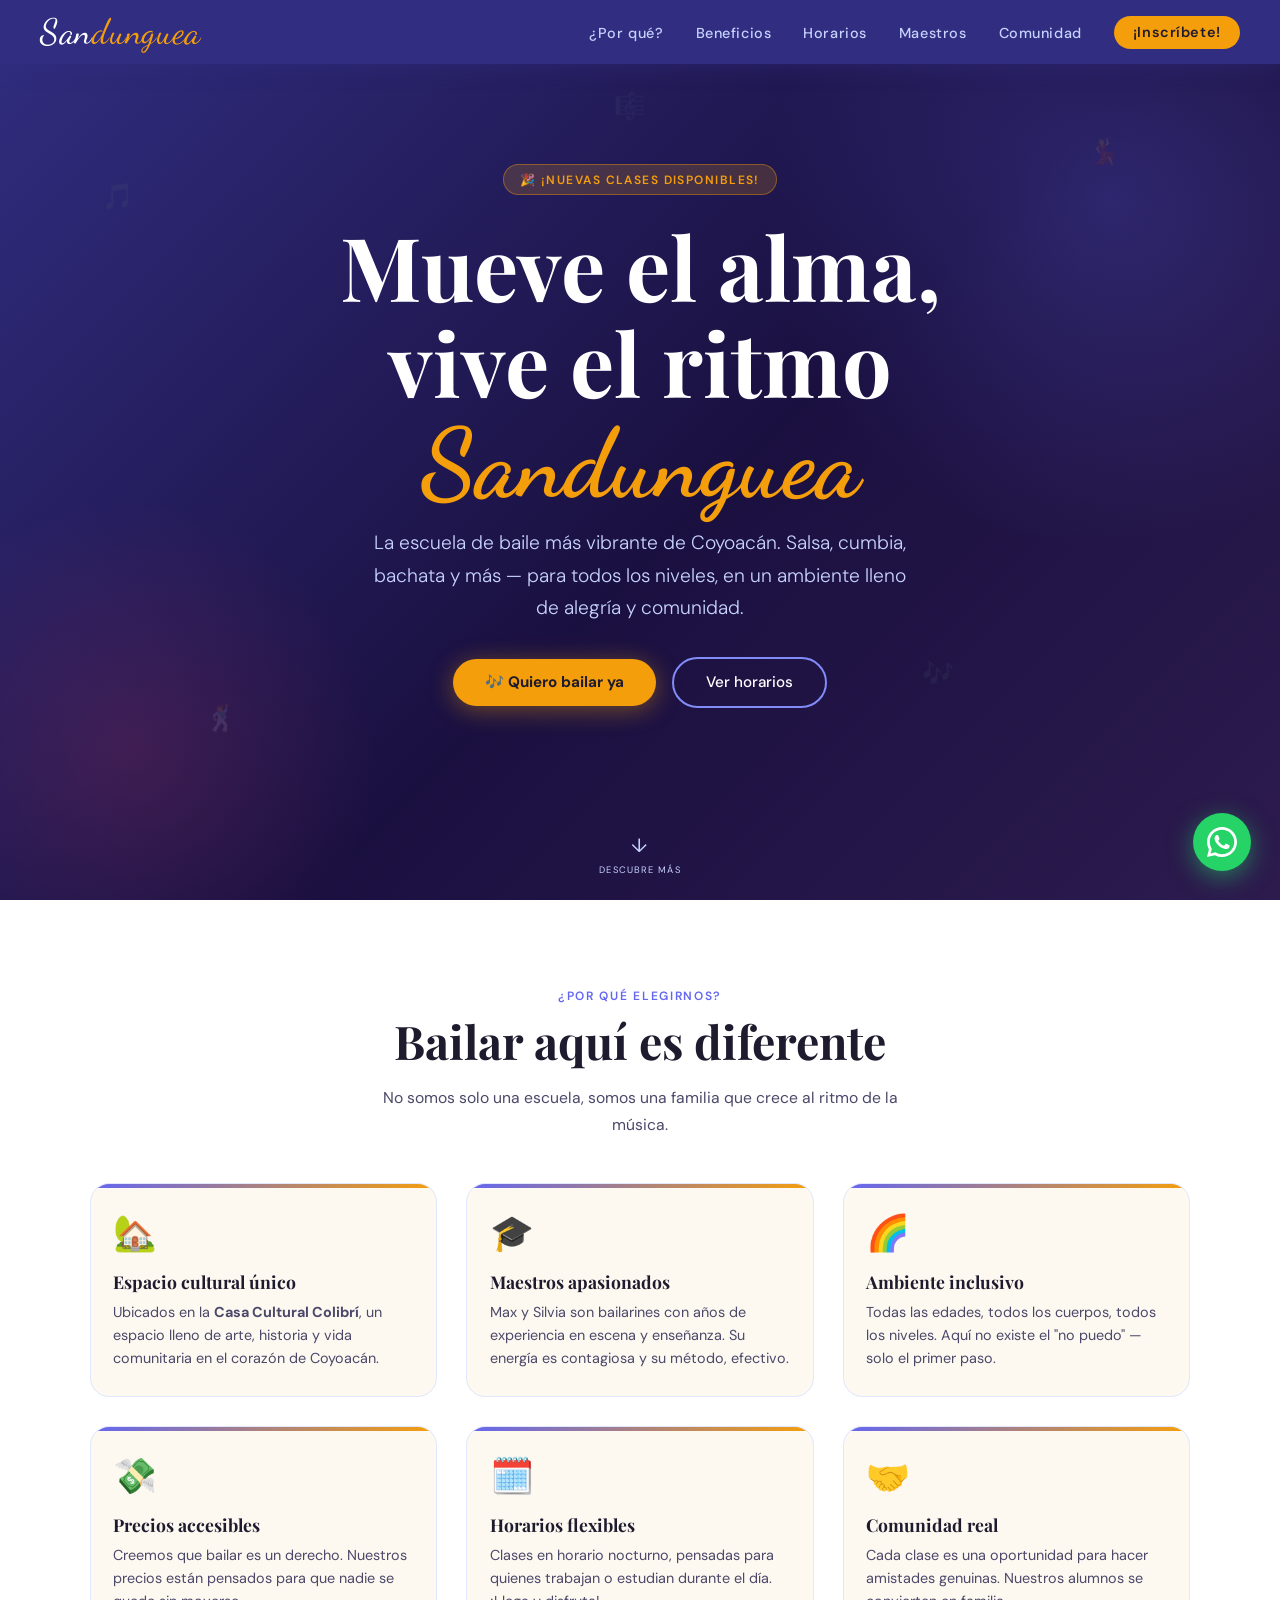
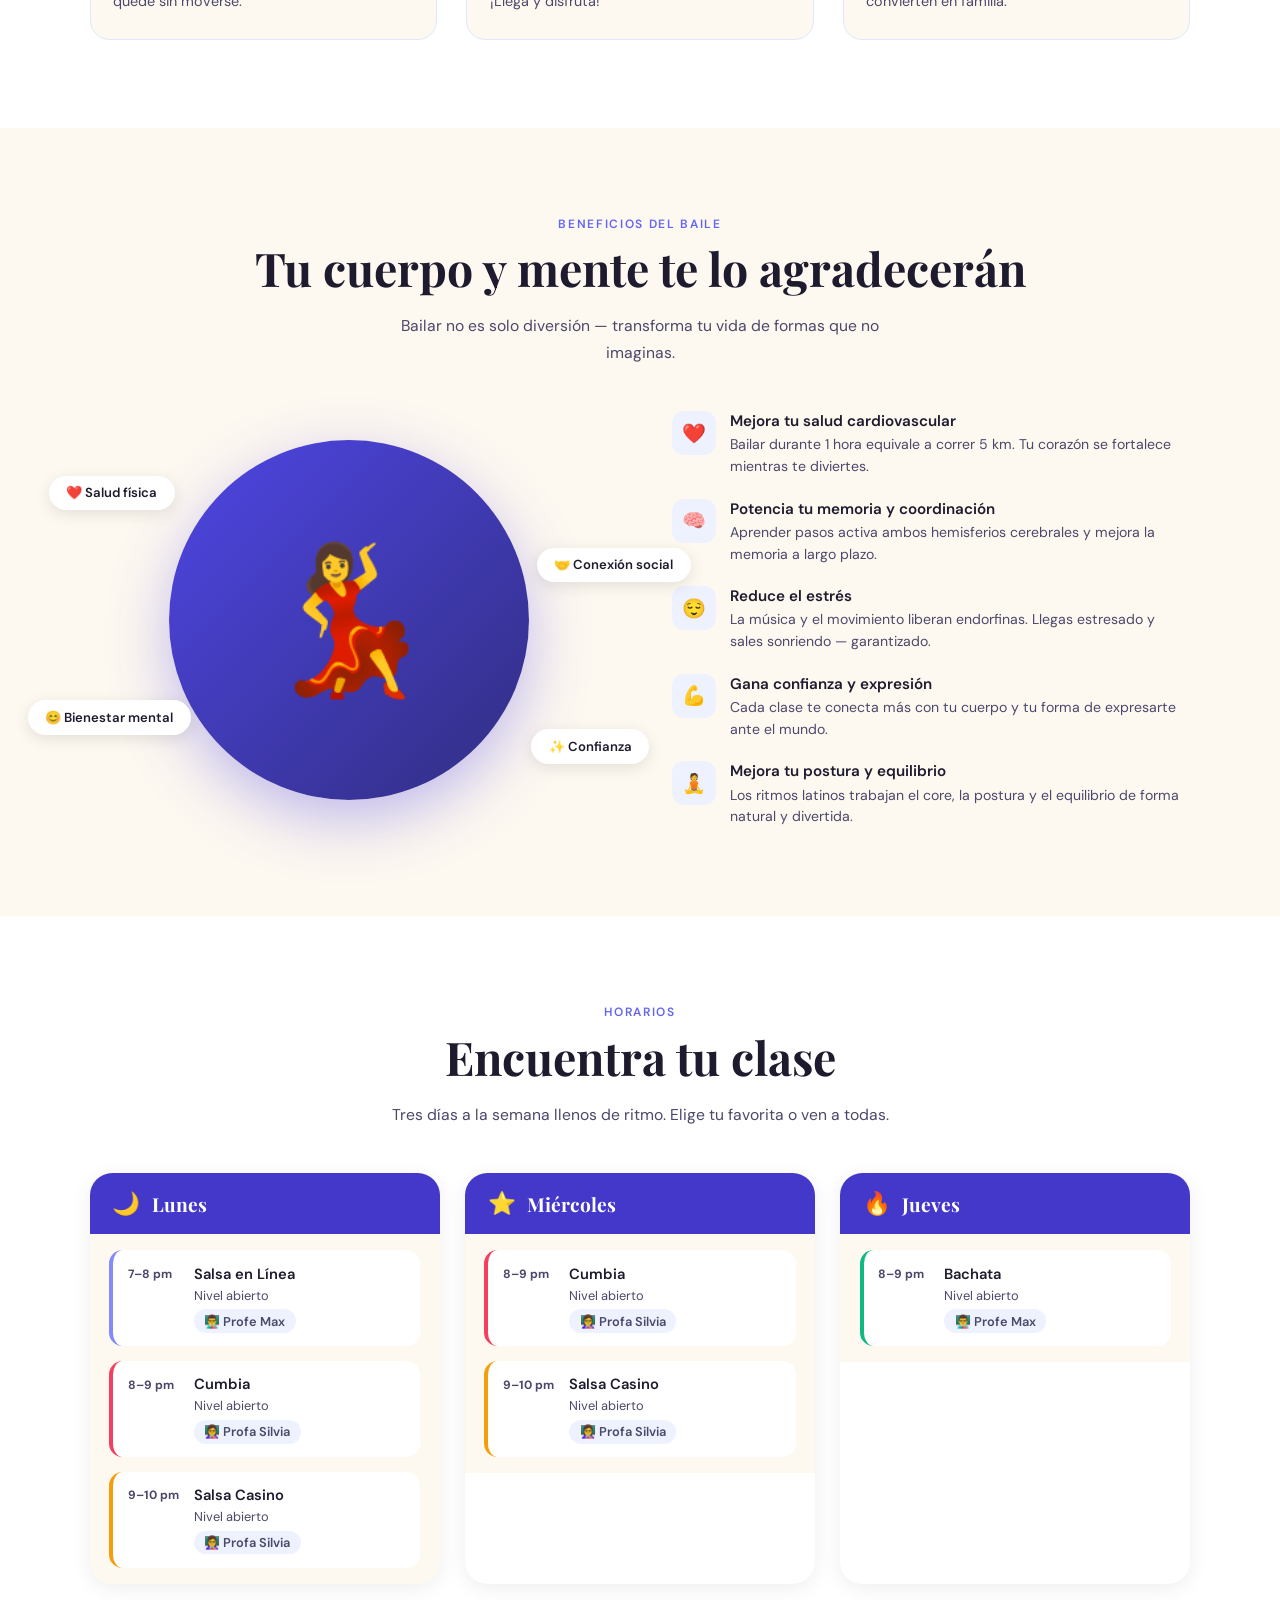
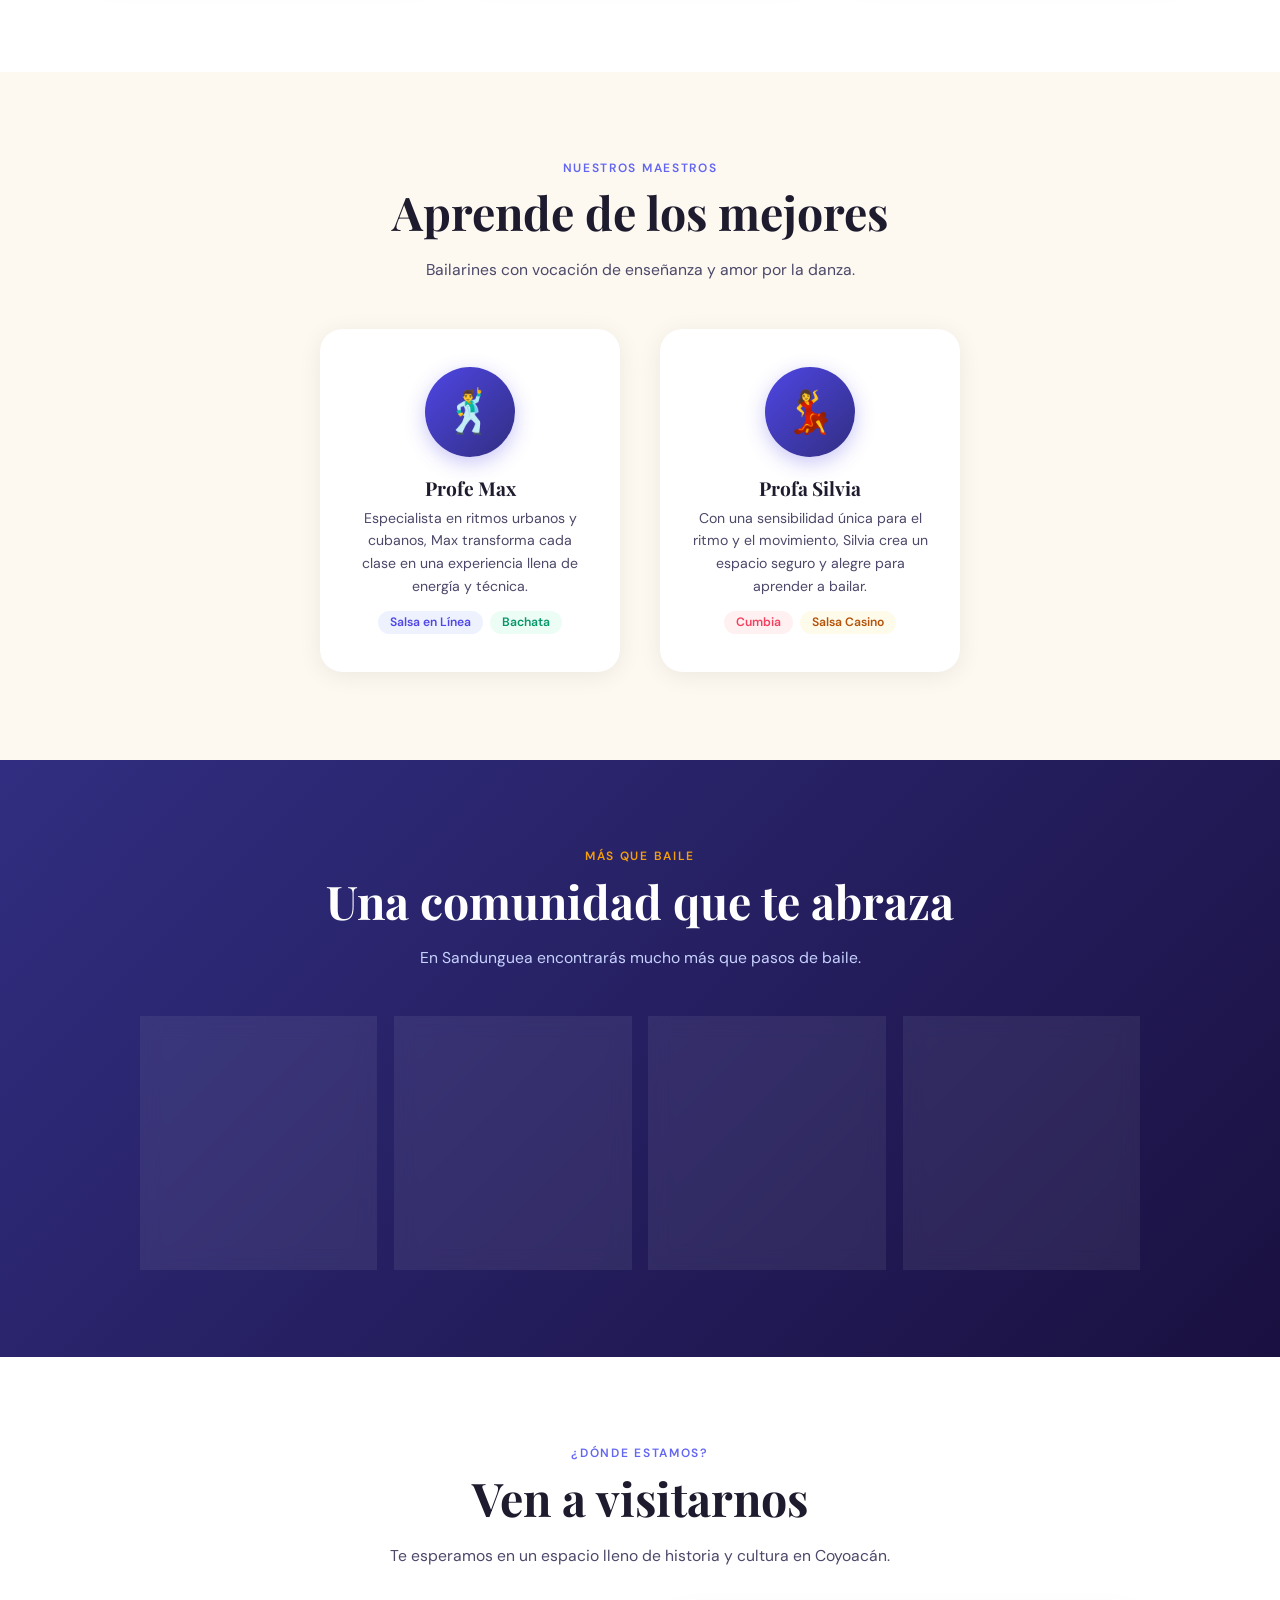
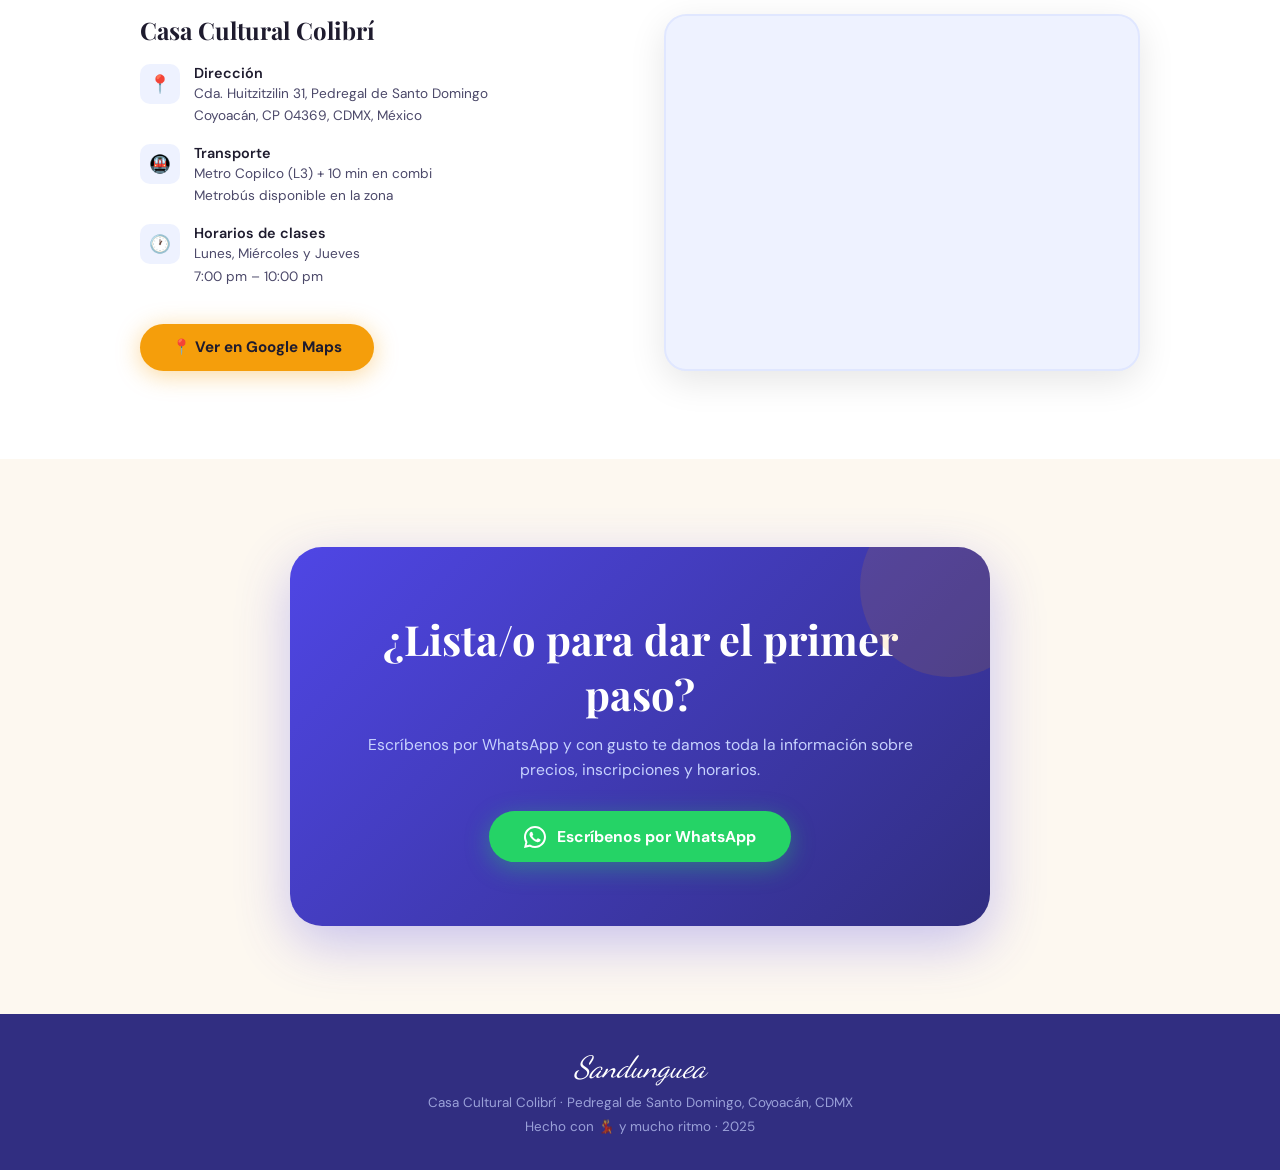
==== sandunguea.html @ 6e467f02 "se agrega header y footer" ====
<!DOCTYPE html>
<html lang="es">

<head>
  <meta charset="UTF-8" />
  <meta name="viewport" content="width=device-width, initial-scale=1.0" />
  <title>Sandunguea – Escuela de Baile</title>
  <link
    href="https://fonts.googleapis.com/css2?family=Playfair+Display:ital,wght@0,400;0,700;1,400;1,700&family=DM+Sans:wght@300;400;500;600&family=Dancing+Script:wght@700&display=swap"
    rel="stylesheet" />
  <style>
    /* ── VARIABLES ────────────────────────────────────────── */
    :root {
      --indigo-50: #eef2ff;
      --indigo-100: #e0e7ff;
      --indigo-200: #c7d2fe;
      --indigo-400: #818cf8;
      --indigo-500: #6366f1;
      --indigo-600: #4f46e5;
      --indigo-700: #4338ca;
      --indigo-900: #312e81;
      --amber: #f59e0b;
      --rose: #f43f5e;
      --cream: #fdf8f0;
      --dark: #1e1b2e;
      --mid: #4b4869;
    }

    *,
    *::before,
    *::after {
      box-sizing: border-box;
      margin: 0;
      padding: 0;
    }

    html {
      scroll-behavior: smooth;
    }

    body {
      font-family: 'DM Sans', sans-serif;
      background: var(--cream);
      color: var(--dark);
      overflow-x: hidden;
    }

    /* ── NAVBAR ─────────────────────────────────────────── */
    nav {
      position: fixed;
      top: 0;
      left: 0;
      right: 0;
      z-index: 100;
      background: var(--indigo-900);
      display: flex;
      align-items: center;
      justify-content: space-between;
      padding: 0 1.2rem;
      height: 60px;
      box-shadow: 0 2px 20px rgba(49, 46, 129, .45);
    }

    .nav-logo {
      font-family: 'Dancing Script', cursive;
      font-size: 1.8rem;
      color: #fff;
      letter-spacing: .02em;
      text-decoration: none;
    }

    .nav-logo span {
      color: var(--amber);
    }

    /* mobile: links hidden by default */
    .nav-links {
      display: none;
      list-style: none;
    }

    .nav-links a {
      color: var(--indigo-200);
      text-decoration: none;
      font-size: .9rem;
      font-weight: 500;
      letter-spacing: .04em;
      transition: color .2s;
    }

    .nav-links a:hover {
      color: #fff;
    }

    .nav-cta {
      background: var(--amber);
      color: var(--dark) !important;
      padding: .45rem 1.2rem;
      border-radius: 99px;
      font-weight: 600 !important;
      transition: background .2s, transform .15s !important;
    }

    .nav-cta:hover {
      background: #fbbf24;
      transform: scale(1.04);
    }

    /* hamburger button */
    .nav-burger {
      display: flex;
      flex-direction: column;
      gap: 5px;
      cursor: pointer;
      background: none;
      border: none;
      padding: 6px;
    }

    .nav-burger span {
      display: block;
      width: 24px;
      height: 2px;
      background: var(--indigo-200);
      border-radius: 2px;
      transition: all .25s;
    }

    /* mobile dropdown menu */
    .nav-mobile-menu {
      display: none;
      position: fixed;
      top: 60px;
      left: 0;
      right: 0;
      background: var(--indigo-900);
      border-top: 1px solid rgba(255, 255, 255, .08);
      z-index: 99;
      padding: 1rem 1.5rem 1.5rem;
      flex-direction: column;
      gap: .2rem;
    }

    .nav-mobile-menu.open {
      display: flex;
    }

    .nav-mobile-menu a {
      color: var(--indigo-200);
      text-decoration: none;
      font-size: .95rem;
      font-weight: 500;
      padding: .6rem 0;
      border-bottom: 1px solid rgba(255, 255, 255, .06);
      transition: color .2s;
    }

    .nav-mobile-menu a:last-child {
      border-bottom: none;
    }

    .nav-mobile-menu a:hover {
      color: #fff;
    }

    .nav-mobile-menu .mob-cta {
      margin-top: .8rem;
      background: var(--amber);
      color: var(--dark) !important;
      text-align: center;
      padding: .7rem 1rem;
      border-radius: 99px;
      font-weight: 700;
      border: none;
    }

    /* ── HERO ────────────────────────────────────────────── */
    #hero {
      min-height: 100vh;
      background: linear-gradient(135deg, var(--indigo-900) 0%, #1a1040 55%, #2d1b4e 100%);
      display: flex;
      align-items: center;
      justify-content: center;
      position: relative;
      overflow: hidden;
      padding-top: 60px;
    }

    #hero::before {
      content: '';
      position: absolute;
      width: 340px;
      height: 340px;
      border-radius: 50%;
      background: radial-gradient(circle, rgba(99, 102, 241, .25) 0%, transparent 70%);
      top: -80px;
      right: -80px;
      animation: pulse 6s ease-in-out infinite;
    }

    #hero::after {
      content: '';
      position: absolute;
      width: 260px;
      height: 260px;
      border-radius: 50%;
      background: radial-gradient(circle, rgba(244, 63, 94, .15) 0%, transparent 70%);
      bottom: -60px;
      left: -60px;
      animation: pulse 8s ease-in-out infinite reverse;
    }

    @keyframes pulse {

      0%,
      100% {
        transform: scale(1);
        opacity: .8;
      }

      50% {
        transform: scale(1.12);
        opacity: 1;
      }
    }

    .notes {
      position: absolute;
      inset: 0;
      pointer-events: none;
    }

    .note {
      position: absolute;
      font-size: 1.4rem;
      opacity: .10;
      animation: float 10s ease-in-out infinite;
    }

    .note:nth-child(1) {
      left: 8%;
      top: 20%;
      animation-delay: 0s;
    }

    .note:nth-child(2) {
      left: 85%;
      top: 15%;
      animation-delay: 2s;
    }

    .note:nth-child(3) {
      left: 72%;
      top: 73%;
      animation-delay: 4s;
    }

    .note:nth-child(4) {
      left: 16%;
      top: 78%;
      animation-delay: 6s;
    }

    .note:nth-child(5) {
      left: 48%;
      top: 10%;
      animation-delay: 1s;
    }

    @keyframes float {

      0%,
      100% {
        transform: translateY(0) rotate(-10deg);
      }

      50% {
        transform: translateY(-22px) rotate(10deg);
      }
    }

    .hero-content {
      position: relative;
      z-index: 2;
      text-align: center;
      padding: 2.5rem 1.2rem;
      max-width: 780px;
      width: 100%;
    }

    .hero-badge {
      display: inline-block;
      background: rgba(245, 158, 11, .18);
      border: 1px solid rgba(245, 158, 11, .4);
      color: var(--amber);
      font-size: .75rem;
      font-weight: 600;
      letter-spacing: .12em;
      text-transform: uppercase;
      padding: .4rem 1rem;
      border-radius: 99px;
      margin-bottom: 1.4rem;
      animation: fadeUp .8s .1s both;
    }

    .hero-title {
      font-family: 'Playfair Display', serif;
      font-size: clamp(2.2rem, 8vw, 5.5rem);
      font-weight: 700;
      color: #fff;
      line-height: 1.1;
      margin-bottom: .6rem;
      animation: fadeUp .8s .25s both;
    }

    .hero-title em {
      font-family: 'Dancing Script', cursive;
      font-style: normal;
      color: var(--amber);
      font-size: 1.1em;
      display: block;
    }

    .hero-sub {
      color: var(--indigo-200);
      font-size: clamp(.95rem, 3.5vw, 1.2rem);
      font-weight: 300;
      max-width: 540px;
      margin: 0 auto 2rem;
      line-height: 1.7;
      animation: fadeUp .8s .4s both;
    }

    .hero-btns {
      display: flex;
      gap: .8rem;
      justify-content: center;
      flex-direction: column;
      align-items: center;
      animation: fadeUp .8s .55s both;
    }

    .btn-primary {
      background: var(--amber);
      color: var(--dark);
      font-weight: 700;
      font-size: .95rem;
      padding: .85rem 2rem;
      border-radius: 99px;
      text-decoration: none;
      width: 100%;
      max-width: 280px;
      text-align: center;
      transition: transform .2s, box-shadow .2s;
      box-shadow: 0 4px 24px rgba(245, 158, 11, .4);
    }

    .btn-primary:hover {
      transform: translateY(-3px);
      box-shadow: 0 8px 32px rgba(245, 158, 11, .5);
    }

    .btn-secondary {
      background: transparent;
      border: 2px solid var(--indigo-400);
      color: #fff;
      font-weight: 500;
      font-size: .95rem;
      padding: .83rem 2rem;
      border-radius: 99px;
      text-decoration: none;
      width: 100%;
      max-width: 280px;
      text-align: center;
      transition: background .2s, transform .2s;
    }

    .btn-secondary:hover {
      background: rgba(99, 102, 241, .2);
      transform: translateY(-3px);
    }

    @keyframes fadeUp {
      from {
        opacity: 0;
        transform: translateY(28px);
      }

      to {
        opacity: 1;
        transform: translateY(0);
      }
    }

    .scroll-hint {
      position: absolute;
      bottom: 1.5rem;
      left: 50%;
      transform: translateX(-50%);
      display: flex;
      flex-direction: column;
      align-items: center;
      gap: .4rem;
      color: var(--indigo-200);
      font-size: .7rem;
      letter-spacing: .1em;
      animation: bounce 2s ease-in-out infinite;
      z-index: 2;
    }

    .scroll-hint span {
      font-size: 1.2rem;
    }

    @keyframes bounce {

      0%,
      100% {
        transform: translateX(-50%) translateY(0);
      }

      50% {
        transform: translateX(-50%) translateY(8px);
      }
    }

    /* ── SECTION SHARED ──────────────────────────────────── */
    section {
      padding: 4rem 1.2rem;
    }

    .section-label {
      text-align: center;
      font-size: .75rem;
      font-weight: 600;
      letter-spacing: .14em;
      text-transform: uppercase;
      color: var(--indigo-500);
      margin-bottom: .6rem;
    }

    .section-title {
      font-family: 'Playfair Display', serif;
      font-size: clamp(1.7rem, 5vw, 2.9rem);
      font-weight: 700;
      text-align: center;
      color: var(--dark);
      margin-bottom: 1rem;
      line-height: 1.2;
    }

    .section-sub {
      text-align: center;
      color: var(--mid);
      max-width: 540px;
      margin: 0 auto 2.8rem;
      line-height: 1.7;
      font-size: .98rem;
    }

    /* ── WHY SANDUNGUEA ──────────────────────────────────── */
    #why {
      background: #fff;
    }

    .why-grid {
      display: grid;
      grid-template-columns: 1fr;
      /* mobile: 1 col */
      gap: 1.2rem;
      max-width: 1100px;
      margin: 0 auto;
    }

    .why-card {
      background: var(--cream);
      border: 1px solid var(--indigo-100);
      border-radius: 1.2rem;
      padding: 1.6rem 1.4rem;
      transition: transform .25s, box-shadow .25s;
      position: relative;
      overflow: hidden;
    }

    .why-card::before {
      content: '';
      position: absolute;
      top: 0;
      left: 0;
      right: 0;
      height: 4px;
      background: linear-gradient(90deg, var(--indigo-500), var(--amber));
      border-radius: 4px 4px 0 0;
    }

    .why-card:hover {
      transform: translateY(-5px);
      box-shadow: 0 14px 36px rgba(99, 102, 241, .12);
    }

    .why-icon {
      font-size: 2.2rem;
      margin-bottom: .9rem;
    }

    .why-card h3 {
      font-family: 'Playfair Display', serif;
      font-size: 1.1rem;
      font-weight: 700;
      color: var(--dark);
      margin-bottom: .5rem;
    }

    .why-card p {
      color: var(--mid);
      font-size: .9rem;
      line-height: 1.6;
    }

    /* ── BENEFITS ────────────────────────────────────────── */
    #benefits {
      background: var(--cream);
    }

    .benefits-wrap {
      max-width: 1100px;
      margin: 0 auto;
      display: grid;
      grid-template-columns: 1fr;
      /* mobile: 1 col */
      gap: 2.5rem;
      align-items: center;
    }

    /* visual hidden on mobile, revealed at larger breakpoint */
    .benefits-visual {
      display: none;
    }

    .benefits-list {
      list-style: none;
      display: flex;
      flex-direction: column;
      gap: 1.3rem;
    }

    .benefits-list li {
      display: flex;
      gap: .9rem;
      align-items: flex-start;
    }

    .benefit-icon {
      width: 44px;
      height: 44px;
      flex-shrink: 0;
      background: var(--indigo-50);
      border-radius: 12px;
      display: flex;
      align-items: center;
      justify-content: center;
      font-size: 1.2rem;
    }

    .benefit-text h4 {
      font-weight: 600;
      font-size: .95rem;
      color: var(--dark);
      margin-bottom: .2rem;
    }

    .benefit-text p {
      color: var(--mid);
      font-size: .88rem;
      line-height: 1.55;
    }

    /* ── CLASES / HORARIOS ───────────────────────────────── */
    #clases {
      background: #fff;
    }

    .schedule-grid {
      display: grid;
      grid-template-columns: 1fr;
      /* mobile: 1 col */
      gap: 1.4rem;
      max-width: 1100px;
      margin: 0 auto;
    }

    .day-card {
      border-radius: 1.4rem;
      overflow: hidden;
      box-shadow: 0 4px 20px rgba(0, 0, 0, .07);
      transition: transform .25s, box-shadow .25s;
    }

    .day-card:hover {
      transform: translateY(-4px);
      box-shadow: 0 14px 36px rgba(99, 102, 241, .13);
    }

    .day-header {
      background: var(--indigo-700);
      color: #fff;
      padding: 1rem 1.4rem;
      display: flex;
      align-items: center;
      gap: .7rem;
    }

    .day-header .day-icon {
      font-size: 1.4rem;
    }

    .day-header h3 {
      font-family: 'Playfair Display', serif;
      font-size: 1.2rem;
      font-weight: 700;
    }

    .day-body {
      background: var(--cream);
      padding: 1rem 1.2rem;
      display: flex;
      flex-direction: column;
      gap: .9rem;
    }

    .class-slot {
      display: flex;
      gap: .9rem;
      align-items: flex-start;
      padding: .85rem .9rem;
      background: #fff;
      border-radius: .85rem;
      border-left: 4px solid var(--indigo-400);
    }

    .class-slot.cumbia {
      border-left-color: var(--rose);
    }

    .class-slot.casino {
      border-left-color: var(--amber);
    }

    .class-slot.bachata {
      border-left-color: #10b981;
    }

    .class-slot.salsa {
      border-left-color: var(--indigo-400);
    }

    .slot-time {
      font-size: .75rem;
      font-weight: 700;
      color: var(--mid);
      white-space: nowrap;
      padding-top: .15rem;
      min-width: 52px;
    }

    .slot-info strong {
      display: block;
      font-size: .92rem;
      color: var(--dark);
      font-weight: 600;
    }

    .slot-info span {
      font-size: .8rem;
      color: var(--mid);
    }

    .teacher-tag {
      display: inline-flex;
      align-items: center;
      gap: .3rem;
      margin-top: .3rem;
      background: var(--indigo-50);
      color: var(--indigo-600);
      font-size: .75rem;
      font-weight: 600;
      padding: .2rem .65rem;
      border-radius: 99px;
    }

    /* ── PROFESORES ──────────────────────────────────────── */
    #profesores {
      background: var(--cream);
    }

    .teachers-grid {
      display: flex;
      flex-direction: column;
      /* mobile: stacked */
      gap: 1.5rem;
      align-items: center;
      max-width: 900px;
      margin: 0 auto;
    }

    .teacher-card {
      background: #fff;
      border-radius: 1.4rem;
      padding: 2rem 1.6rem;
      text-align: center;
      width: 100%;
      max-width: 300px;
      box-shadow: 0 4px 24px rgba(0, 0, 0, .07);
      transition: transform .25s;
    }

    .teacher-card:hover {
      transform: translateY(-5px);
    }

    .teacher-avatar {
      width: 90px;
      height: 90px;
      border-radius: 50%;
      margin: 0 auto 1.1rem;
      background: linear-gradient(135deg, var(--indigo-600), var(--indigo-900));
      display: flex;
      align-items: center;
      justify-content: center;
      font-size: 2.6rem;
      box-shadow: 0 6px 20px rgba(79, 70, 229, .3);
    }

    .teacher-card h3 {
      font-family: 'Playfair Display', serif;
      font-size: 1.2rem;
      font-weight: 700;
      color: var(--dark);
      margin-bottom: .4rem;
    }

    .teacher-card p {
      color: var(--mid);
      font-size: .88rem;
      line-height: 1.6;
    }

    .teacher-styles {
      display: flex;
      flex-wrap: wrap;
      gap: .4rem;
      justify-content: center;
      margin-top: .85rem;
    }

    .style-tag {
      font-size: .76rem;
      font-weight: 600;
      padding: .22rem .75rem;
      border-radius: 99px;
      background: var(--indigo-50);
      color: var(--indigo-600);
    }

    .style-tag.rose {
      background: #fff1f2;
      color: var(--rose);
    }

    .style-tag.amber {
      background: #fffbeb;
      color: #b45309;
    }

    .style-tag.green {
      background: #ecfdf5;
      color: #059669;
    }

    /* ── COMUNIDAD ───────────────────────────────────────── */
    #comunidad {
      background: linear-gradient(135deg, var(--indigo-900) 0%, #1a1040 100%);
      color: #fff;
      text-align: center;
    }

    #comunidad .section-title {
      color: #fff;
    }

    #comunidad .section-label {
      color: var(--amber);
    }

    #comunidad .section-sub {
      color: var(--indigo-200);
    }

    .community-cards {
      display: grid;
      grid-template-columns: 1fr;
      /* mobile: 1 col */
      gap: 1.1rem;
      max-width: 1000px;
      margin: 0 auto;
    }

    .comm-card {
      background: rgba(255, 255, 255, .07);
      border: 1px solid rgba(255, 255, 255, .12);
      backdrop-filter: blur(10px);
      border-radius: 1.2rem;
      padding: 1.6rem 1.3rem;
      text-align: left;
      transition: background .25s, transform .25s;
    }

    .comm-card:hover {
      background: rgba(255, 255, 255, .12);
      transform: translateY(-3px);
    }

    .comm-card .icon {
      font-size: 2.2rem;
      margin-bottom: .8rem;
    }

    .comm-card h4 {
      font-family: 'Playfair Display', serif;
      font-size: 1.05rem;
      font-weight: 700;
      margin-bottom: .4rem;
    }

    .comm-card p {
      font-size: .88rem;
      color: var(--indigo-200);
      line-height: 1.6;
    }

    /* ── UBICACIÓN ───────────────────────────────────────── */
    #ubicacion {
      background: #fff;
    }

    .location-wrap {
      max-width: 1000px;
      margin: 0 auto;
      display: grid;
      grid-template-columns: 1fr;
      /* mobile: 1 col */
      gap: 2.5rem;
      align-items: center;
    }

    .location-info h3 {
      font-family: 'Playfair Display', serif;
      font-size: 1.5rem;
      font-weight: 700;
      color: var(--dark);
      margin-bottom: 1.1rem;
    }

    .location-detail {
      display: flex;
      gap: .9rem;
      align-items: flex-start;
      margin-bottom: 1.1rem;
    }

    .loc-icon {
      width: 40px;
      height: 40px;
      border-radius: 10px;
      background: var(--indigo-50);
      display: flex;
      align-items: center;
      justify-content: center;
      font-size: 1.1rem;
      flex-shrink: 0;
    }

    .loc-text strong {
      display: block;
      font-weight: 600;
      color: var(--dark);
      font-size: .9rem;
    }

    .loc-text span {
      color: var(--mid);
      font-size: .85rem;
      line-height: 1.5;
    }

    .map-placeholder {
      border-radius: 1.4rem;
      overflow: hidden;
      box-shadow: 0 10px 36px rgba(0, 0, 0, .1);
      height: 240px;
      background: var(--indigo-50);
      border: 2px solid var(--indigo-100);
    }

    .map-placeholder iframe {
      width: 100%;
      height: 100%;
      border: 0;
      display: block;
    }

    /* ── CTA WHATSAPP ────────────────────────────────────── */
    #contacto {
      background: var(--cream);
      text-align: center;
    }

    .cta-box {
      background: linear-gradient(135deg, var(--indigo-600), var(--indigo-900));
      border-radius: 1.6rem;
      padding: 3rem 1.4rem;
      max-width: 700px;
      margin: 0 auto;
      box-shadow: 0 18px 54px rgba(79, 70, 229, .3);
      position: relative;
      overflow: hidden;
    }

    .cta-box::before {
      content: '';
      position: absolute;
      top: -50px;
      right: -50px;
      width: 180px;
      height: 180px;
      border-radius: 50%;
      background: rgba(245, 158, 11, .12);
    }

    .cta-box h2 {
      font-family: 'Playfair Display', serif;
      font-size: clamp(1.6rem, 5vw, 2.6rem);
      color: #fff;
      font-weight: 700;
      margin-bottom: .7rem;
    }

    .cta-box p {
      color: var(--indigo-200);
      font-size: .98rem;
      margin-bottom: 1.8rem;
      line-height: 1.6;
    }

    .btn-wa {
      display: inline-flex;
      align-items: center;
      gap: .65rem;
      background: #25d366;
      color: #fff;
      font-weight: 700;
      font-size: .98rem;
      padding: .9rem 2.2rem;
      border-radius: 99px;
      text-decoration: none;
      box-shadow: 0 6px 24px rgba(37, 211, 102, .4);
      transition: transform .2s, box-shadow .2s;
    }

    .btn-wa:hover {
      transform: translateY(-3px);
      box-shadow: 0 10px 32px rgba(37, 211, 102, .5);
    }

    .btn-wa svg {
      width: 22px;
      height: 22px;
      fill: #fff;
      flex-shrink: 0;
    }

    /* ── FOOTER ──────────────────────────────────────────── */
    footer {
      background: var(--indigo-900);
      color: var(--indigo-200);
      text-align: center;
      padding: 2.2rem 1.2rem;
    }

    footer .footer-logo {
      font-family: 'Dancing Script', cursive;
      font-size: 1.9rem;
      color: #fff;
      margin-bottom: .5rem;
    }

    footer p {
      font-size: .84rem;
      opacity: .7;
    }

    /* ── WHATSAPP FLOAT ──────────────────────────────────── */
    .wa-float {
      position: fixed;
      bottom: 1.4rem;
      right: 1.4rem;
      z-index: 200;
      width: 54px;
      height: 54px;
      border-radius: 50%;
      background: #25d366;
      display: flex;
      align-items: center;
      justify-content: center;
      box-shadow: 0 6px 24px rgba(37, 211, 102, .5);
      text-decoration: none;
      transition: transform .2s;
      animation: waPop 1s 1.5s both;
    }

    .wa-float:hover {
      transform: scale(1.1);
    }

    .wa-float svg {
      width: 28px;
      height: 28px;
      fill: #fff;
    }

    @keyframes waPop {
      from {
        opacity: 0;
        transform: scale(0);
      }

      to {
        opacity: 1;
        transform: scale(1);
      }
    }


    /* ══════════════════════════════════════════════════════
       RESPONSIVE — MOBILE-FIRST
       Breakpoint sm  → 480px
       Breakpoint md  → 768px
       Breakpoint lg  → 1024px
    ══════════════════════════════════════════════════════ */

    /* ── sm: 480px+ ─────────────────────────────────────── */
    @media (min-width: 480px) {
      nav {
        padding: 0 1.6rem;
      }

      .nav-logo {
        font-size: 2rem;
      }

      .hero-btns {
        flex-direction: row;
        flex-wrap: wrap;
        gap: 1rem;
      }

      .btn-primary,
      .btn-secondary {
        width: auto;
        max-width: none;
      }

      .why-grid {
        grid-template-columns: repeat(2, 1fr);
      }

      .schedule-grid {
        grid-template-columns: repeat(2, 1fr);
      }

      .community-cards {
        grid-template-columns: repeat(2, 1fr);
      }

      .teachers-grid {
        flex-direction: row;
        justify-content: center;
      }

      .map-placeholder {
        height: 280px;
      }
    }

    /* ── md: 768px+ ─────────────────────────────────────── */
    @media (min-width: 768px) {
      nav {
        padding: 0 2.5rem;
        height: 64px;
      }

      .nav-logo {
        font-size: 2.2rem;
      }

      /* show desktop links, hide burger */
      .nav-links {
        display: flex;
        gap: 2rem;
      }

      .nav-burger {
        display: none;
      }

      .nav-mobile-menu {
        display: none !important;
      }

      section {
        padding: 5rem 2rem;
      }

      .hero-title {
        font-size: clamp(2.8rem, 7vw, 5.5rem);
      }

      #hero::before {
        width: 500px;
        height: 500px;
        top: -120px;
        right: -130px;
      }

      #hero::after {
        width: 380px;
        height: 380px;
        bottom: -80px;
        left: -90px;
      }

      .note {
        font-size: 1.6rem;
        opacity: .12;
      }

      .why-grid {
        grid-template-columns: repeat(2, 1fr);
        gap: 1.6rem;
      }

      .schedule-grid {
        grid-template-columns: repeat(3, 1fr);
        gap: 1.6rem;
      }

      /* show benefits visual */
      .benefits-wrap {
        grid-template-columns: 1fr 1fr;
        gap: 4rem;
      }

      .benefits-visual {
        display: flex;
        position: relative;
        align-items: center;
        justify-content: center;
      }

      .benefits-circle {
        width: 300px;
        height: 300px;
        border-radius: 50%;
        background: linear-gradient(135deg, var(--indigo-600), var(--indigo-900));
        display: flex;
        align-items: center;
        justify-content: center;
        font-size: 7rem;
        box-shadow: 0 20px 60px rgba(79, 70, 229, .35);
        animation: slowPulse 4s ease-in-out infinite;
      }

      @keyframes slowPulse {

        0%,
        100% {
          box-shadow: 0 20px 60px rgba(79, 70, 229, .35);
        }

        50% {
          box-shadow: 0 20px 60px rgba(79, 70, 229, .35), 0 0 0 20px rgba(245, 158, 11, .06);
        }
      }

      .benefits-pill {
        position: absolute;
        background: #fff;
        border-radius: 99px;
        padding: .55rem 1.1rem;
        font-weight: 600;
        font-size: .82rem;
        box-shadow: 0 4px 16px rgba(0, 0, 0, .1);
        color: var(--dark);
        white-space: nowrap;
      }

      .pill-1 {
        top: 10%;
        left: -8%;
      }

      .pill-2 {
        bottom: 18%;
        left: -12%;
      }

      .pill-3 {
        top: 30%;
        right: -16%;
      }

      .pill-4 {
        bottom: 10%;
        right: -8%;
      }

      .location-wrap {
        grid-template-columns: 1fr 1fr;
        gap: 3rem;
      }

      .map-placeholder {
        height: auto;
        aspect-ratio: 4/3;
      }

      .community-cards {
        grid-template-columns: repeat(2, 1fr);
      }

      .cta-box {
        padding: 3.5rem 2.5rem;
      }

      .wa-float {
        width: 58px;
        height: 58px;
        bottom: 1.8rem;
        right: 1.8rem;
      }

      .wa-float svg {
        width: 30px;
        height: 30px;
      }
    }

    /* ── lg: 1024px+ ─────────────────────────────────────── */
    @media (min-width: 1024px) {
      section {
        padding: 5.5rem 2rem;
      }

      #hero::before {
        width: 700px;
        height: 700px;
        top: -150px;
        right: -180px;
      }

      #hero::after {
        width: 500px;
        height: 500px;
        bottom: -100px;
        left: -120px;
      }

      .why-grid {
        grid-template-columns: repeat(3, 1fr);
        gap: 1.8rem;
      }

      .benefits-circle {
        width: 360px;
        height: 360px;
        font-size: 9rem;
      }

      .community-cards {
        grid-template-columns: repeat(4, 1fr);
      }

      .teachers-grid {
        gap: 2.5rem;
      }

      .teacher-card {
        padding: 2.4rem 2rem;
      }

      .cta-box {
        padding: 4rem 3rem;
        border-radius: 2rem;
      }
    }
  </style>
</head>

<body>

  <!-- NAVBAR -->
  <nav>
    <a class="nav-logo" href="#hero">San<span>dunguea</span></a>

    <ul class="nav-links">
      <li><a href="#why">¿Por qué?</a></li>
      <li><a href="#benefits">Beneficios</a></li>
      <li><a href="#clases">Horarios</a></li>
      <li><a href="#profesores">Maestros</a></li>
      <li><a href="#comunidad">Comunidad</a></li>
      <li><a href="#contacto" class="nav-cta">¡Inscríbete!</a></li>
    </ul>

    <button class="nav-burger" onclick="document.getElementById('navMob').classList.toggle('open')" aria-label="Menú">
      <span></span><span></span><span></span>
    </button>
  </nav>

  <div class="nav-mobile-menu" id="navMob">
    <a href="#why" onclick="document.getElementById('navMob').classList.remove('open')">¿Por qué?</a>
    <a href="#benefits" onclick="document.getElementById('navMob').classList.remove('open')">Beneficios</a>
    <a href="#clases" onclick="document.getElementById('navMob').classList.remove('open')">Horarios</a>
    <a href="#profesores" onclick="document.getElementById('navMob').classList.remove('open')">Maestros</a>
    <a href="#comunidad" onclick="document.getElementById('navMob').classList.remove('open')">Comunidad</a>
    <a href="#contacto" onclick="document.getElementById('navMob').classList.remove('open')"
      class="mob-cta">¡Inscríbete!</a>
  </div>

  <!-- HERO -->
  <section id="hero">
    <div class="notes">
      <div class="note">🎵</div>
      <div class="note">💃</div>
      <div class="note">🎶</div>
      <div class="note">🕺</div>
      <div class="note">🎼</div>
    </div>
    <div class="hero-content">
      <div class="hero-badge">🎉 ¡Nuevas clases disponibles!</div>
      <h1 class="hero-title">
        Mueve el alma,<br>
        vive el ritmo<br>
        <em>Sandunguea</em>
      </h1>
      <p class="hero-sub">
        La escuela de baile más vibrante de Coyoacán. Salsa, cumbia, bachata y más — para todos los niveles, en un
        ambiente lleno de alegría y comunidad.
      </p>
      <div class="hero-btns">
        <a href="#contacto" class="btn-primary">🎶 Quiero bailar ya</a>
        <a href="#clases" class="btn-secondary">Ver horarios</a>
      </div>
    </div>
    <div class="scroll-hint">
      <span>↓</span>
      <small>DESCUBRE MÁS</small>
    </div>
  </section>

  <!-- POR QUÉ SANDUNGUEA -->
  <section id="why">
    <p class="section-label">¿Por qué elegirnos?</p>
    <h2 class="section-title">Bailar aquí es diferente</h2>
    <p class="section-sub">No somos solo una escuela, somos una familia que crece al ritmo de la música.</p>
    <div class="why-grid">
      <div class="why-card">
        <div class="why-icon">🏡</div>
        <h3>Espacio cultural único</h3>
        <p>Ubicados en la <strong>Casa Cultural Colibrí</strong>, un espacio lleno de arte, historia y vida comunitaria
          en el corazón de Coyoacán.</p>
      </div>
      <div class="why-card">
        <div class="why-icon">🎓</div>
        <h3>Maestros apasionados</h3>
        <p>Max y Silvia son bailarines con años de experiencia en escena y enseñanza. Su energía es contagiosa y su
          método, efectivo.</p>
      </div>
      <div class="why-card">
        <div class="why-icon">🌈</div>
        <h3>Ambiente inclusivo</h3>
        <p>Todas las edades, todos los cuerpos, todos los niveles. Aquí no existe el "no puedo" — solo el primer paso.
        </p>
      </div>
      <div class="why-card">
        <div class="why-icon">💸</div>
        <h3>Precios accesibles</h3>
        <p>Creemos que bailar es un derecho. Nuestros precios están pensados para que nadie se quede sin moverse.</p>
      </div>
      <div class="why-card">
        <div class="why-icon">🗓️</div>
        <h3>Horarios flexibles</h3>
        <p>Clases en horario nocturno, pensadas para quienes trabajan o estudian durante el día. ¡Llega y disfruta!</p>
      </div>
      <div class="why-card">
        <div class="why-icon">🤝</div>
        <h3>Comunidad real</h3>
        <p>Cada clase es una oportunidad para hacer amistades genuinas. Nuestros alumnos se convierten en familia.</p>
      </div>
    </div>
  </section>

  <!-- BENEFICIOS -->
  <section id="benefits">
    <p class="section-label">Beneficios del baile</p>
    <h2 class="section-title">Tu cuerpo y mente te lo agradecerán</h2>
    <p class="section-sub">Bailar no es solo diversión — transforma tu vida de formas que no imaginas.</p>
    <div class="benefits-wrap">
      <div class="benefits-visual">
        <div class="benefits-circle">💃</div>
        <div class="benefits-pill pill-1">❤️ Salud física</div>
        <div class="benefits-pill pill-2">😊 Bienestar mental</div>
        <div class="benefits-pill pill-3">🤝 Conexión social</div>
        <div class="benefits-pill pill-4">✨ Confianza</div>
      </div>
      <ul class="benefits-list">
        <li>
          <div class="benefit-icon">❤️</div>
          <div class="benefit-text">
            <h4>Mejora tu salud cardiovascular</h4>
            <p>Bailar durante 1 hora equivale a correr 5 km. Tu corazón se fortalece mientras te diviertes.</p>
          </div>
        </li>
        <li>
          <div class="benefit-icon">🧠</div>
          <div class="benefit-text">
            <h4>Potencia tu memoria y coordinación</h4>
            <p>Aprender pasos activa ambos hemisferios cerebrales y mejora la memoria a largo plazo.</p>
          </div>
        </li>
        <li>
          <div class="benefit-icon">😌</div>
          <div class="benefit-text">
            <h4>Reduce el estrés</h4>
            <p>La música y el movimiento liberan endorfinas. Llegas estresado y sales sonriendo — garantizado.</p>
          </div>
        </li>
        <li>
          <div class="benefit-icon">💪</div>
          <div class="benefit-text">
            <h4>Gana confianza y expresión</h4>
            <p>Cada clase te conecta más con tu cuerpo y tu forma de expresarte ante el mundo.</p>
          </div>
        </li>
        <li>
          <div class="benefit-icon">🧘</div>
          <div class="benefit-text">
            <h4>Mejora tu postura y equilibrio</h4>
            <p>Los ritmos latinos trabajan el core, la postura y el equilibrio de forma natural y divertida.</p>
          </div>
        </li>
      </ul>
    </div>
  </section>

  <!-- HORARIOS -->
  <section id="clases">
    <p class="section-label">Horarios</p>
    <h2 class="section-title">Encuentra tu clase</h2>
    <p class="section-sub">Tres días a la semana llenos de ritmo. Elige tu favorita o ven a todas.</p>
    <div class="schedule-grid">

      <!-- Lunes -->
      <div class="day-card">
        <div class="day-header">
          <span class="day-icon">🌙</span>
          <h3>Lunes</h3>
        </div>
        <div class="day-body">
          <div class="class-slot salsa">
            <div class="slot-time">7–8 pm</div>
            <div class="slot-info">
              <strong>Salsa en Línea</strong>
              <span>Nivel abierto</span><br>
              <span class="teacher-tag">👨‍🏫 Profe Max</span>
            </div>
          </div>
          <div class="class-slot cumbia">
            <div class="slot-time">8–9 pm</div>
            <div class="slot-info">
              <strong>Cumbia</strong>
              <span>Nivel abierto</span><br>
              <span class="teacher-tag">👩‍🏫 Profa Silvia</span>
            </div>
          </div>
          <div class="class-slot casino">
            <div class="slot-time">9–10 pm</div>
            <div class="slot-info">
              <strong>Salsa Casino</strong>
              <span>Nivel abierto</span><br>
              <span class="teacher-tag">👩‍🏫 Profa Silvia</span>
            </div>
          </div>
        </div>
      </div>

      <!-- Miércoles -->
      <div class="day-card">
        <div class="day-header">
          <span class="day-icon">⭐</span>
          <h3>Miércoles</h3>
        </div>
        <div class="day-body">
          <div class="class-slot cumbia">
            <div class="slot-time">8–9 pm</div>
            <div class="slot-info">
              <strong>Cumbia</strong>
              <span>Nivel abierto</span><br>
              <span class="teacher-tag">👩‍🏫 Profa Silvia</span>
            </div>
          </div>
          <div class="class-slot casino">
            <div class="slot-time">9–10 pm</div>
            <div class="slot-info">
              <strong>Salsa Casino</strong>
              <span>Nivel abierto</span><br>
              <span class="teacher-tag">👩‍🏫 Profa Silvia</span>
            </div>
          </div>
        </div>
      </div>

      <!-- Jueves -->
      <div class="day-card">
        <div class="day-header">
          <span class="day-icon">🔥</span>
          <h3>Jueves</h3>
        </div>
        <div class="day-body">
          <div class="class-slot bachata">
            <div class="slot-time">8–9 pm</div>
            <div class="slot-info">
              <strong>Bachata</strong>
              <span>Nivel abierto</span><br>
              <span class="teacher-tag">👨‍🏫 Profe Max</span>
            </div>
          </div>
        </div>
      </div>

    </div>
  </section>

  <!-- PROFESORES -->
  <section id="profesores">
    <p class="section-label">Nuestros maestros</p>
    <h2 class="section-title">Aprende de los mejores</h2>
    <p class="section-sub">Bailarines con vocación de enseñanza y amor por la danza.</p>
    <div class="teachers-grid">
      <div class="teacher-card">
        <div class="teacher-avatar">🕺</div>
        <h3>Profe Max</h3>
        <p>Especialista en ritmos urbanos y cubanos, Max transforma cada clase en una experiencia llena de energía y
          técnica.</p>
        <div class="teacher-styles">
          <span class="style-tag">Salsa en Línea</span>
          <span class="style-tag green">Bachata</span>
        </div>
      </div>
      <div class="teacher-card">
        <div class="teacher-avatar">💃</div>
        <h3>Profa Silvia</h3>
        <p>Con una sensibilidad única para el ritmo y el movimiento, Silvia crea un espacio seguro y alegre para
          aprender a bailar.</p>
        <div class="teacher-styles">
          <span class="style-tag rose">Cumbia</span>
          <span class="style-tag amber">Salsa Casino</span>
        </div>
      </div>
    </div>
  </section>

  <!-- COMUNIDAD -->
  <section id="comunidad">
    <p class="section-label">Más que baile</p>
    <h2 class="section-title">Una comunidad que te abraza</h2>
    <p class="section-sub">En Sandunguea encontrarás mucho más que pasos de baile.</p>
    <div class="community-cards">
      <div class="comm-card">
        <div class="icon">💛</div>
        <h4>Amistades para toda la vida</h4>
        <p>Nuestros alumnos vienen solos y salen con compañeros de vida. El baile crea lazos únicos.</p>
      </div>
      <div class="comm-card">
        <div class="icon">🌟</div>
        <h4>Superación personal</h4>
        <p>Cada nuevo paso aprendido es una victoria. Aquí celebramos cada logro, por pequeño que sea.</p>
      </div>
      <div class="comm-card">
        <div class="icon">🎊</div>
        <h4>Eventos y presentaciones</h4>
        <p>Participarás en eventos comunitarios, fiestas y presentaciones que harán brillar tu talento.</p>
      </div>
      <div class="comm-card">
        <div class="icon">🤗</div>
        <h4>Sin juicios, solo alegría</h4>
        <p>Aquí no importa si tienes "dos pies izquierdos". Lo que importa es venir con ganas y sonrisa.</p>
      </div>
    </div>
  </section>

  <!-- UBICACIÓN -->
  <section id="ubicacion">
    <p class="section-label">¿Dónde estamos?</p>
    <h2 class="section-title">Ven a visitarnos</h2>
    <p class="section-sub">Te esperamos en un espacio lleno de historia y cultura en Coyoacán.</p>
    <div class="location-wrap">
      <div class="location-info">
        <h3>Casa Cultural Colibrí</h3>
        <div class="location-detail">
          <div class="loc-icon">📍</div>
          <div class="loc-text">
            <strong>Dirección</strong>
            <span>Cda. Huitzitzilin 31, Pedregal de Santo Domingo<br>Coyoacán, CP 04369, CDMX, México</span>
          </div>
        </div>
        <div class="location-detail">
          <div class="loc-icon">🚇</div>
          <div class="loc-text">
            <strong>Transporte</strong>
            <span>Metro Copilco (L3) + 10 min en combi<br>Metrobús disponible en la zona</span>
          </div>
        </div>
        <div class="location-detail">
          <div class="loc-icon">🕐</div>
          <div class="loc-text">
            <strong>Horarios de clases</strong>
            <span>Lunes, Miércoles y Jueves<br>7:00 pm – 10:00 pm</span>
          </div>
        </div>
        <a href="https://maps.google.com/?q=Cda.+Huitzitzilin+31,+Pedregal+de+Santo+Domingo,+Coyoacán,+CDMX"
          target="_blank" class="btn-primary" style="display:inline-block;margin-top:1.2rem;max-width:260px;">
          📍 Ver en Google Maps
        </a>
      </div>
      <div class="map-placeholder">
        <iframe
          src="https://www.google.com/maps/embed?pb=!1m18!1m12!1m3!1d3765.1!2d-99.1575!3d19.3085!2m3!1f0!2f0!3f0!3m2!1i1024!2i768!4f13.1!3m3!1m2!1s0x85ce001d8c0a7f67%3A0x0!2zUGVkcmVnYWwgZGUgU2FudG8gRG9taW5nbywgQ295b2Fjw6Fu!5e0!3m2!1ses!2smx!4v1700000000000"
          allowfullscreen="" loading="lazy" referrerpolicy="no-referrer-when-downgrade">
        </iframe>
      </div>
    </div>
  </section>

  <!-- CTA CONTACTO -->
  <section id="contacto">
    <div class="cta-box">
      <h2>¿Lista/o para dar el primer paso?</h2>
      <p>Escríbenos por WhatsApp y con gusto te damos toda la información sobre precios, inscripciones y horarios.</p>
      <a href="https://wa.me/5215500000000?text=Hola!%20Me%20interesa%20información%20sobre%20las%20clases%20de%20Sandunguea%20%F0%9F%92%83"
        target="_blank" class="btn-wa">
        <svg viewBox="0 0 24 24" xmlns="http://www.w3.org/2000/svg">
          <path
            d="M17.472 14.382c-.297-.149-1.758-.867-2.03-.967-.273-.099-.471-.148-.67.15-.197.297-.767.966-.94 1.164-.173.199-.347.223-.644.075-.297-.15-1.255-.463-2.39-1.475-.883-.788-1.48-1.761-1.653-2.059-.173-.297-.018-.458.13-.606.134-.133.298-.347.446-.52.149-.174.198-.298.298-.497.099-.198.05-.371-.025-.52-.075-.149-.669-1.612-.916-2.207-.242-.579-.487-.5-.669-.51-.173-.008-.371-.01-.57-.01-.198 0-.52.074-.792.372-.272.297-1.04 1.016-1.04 2.479 0 1.462 1.065 2.875 1.213 3.074.149.198 2.096 3.2 5.077 4.487.709.306 1.262.489 1.694.625.712.227 1.36.195 1.871.118.571-.085 1.758-.719 2.006-1.413.248-.694.248-1.289.173-1.413-.074-.124-.272-.198-.57-.347z" />
          <path
            d="M12 0C5.373 0 0 5.373 0 12c0 2.117.553 4.1 1.522 5.82L0 24l6.343-1.485A11.945 11.945 0 0012 24c6.627 0 12-5.373 12-12S18.627 0 12 0zm0 21.818a9.79 9.79 0 01-5.012-1.374l-.36-.214-3.732.875.944-3.641-.234-.374A9.789 9.789 0 012.182 12C2.182 6.57 6.57 2.182 12 2.182c5.43 0 9.818 4.389 9.818 9.818 0 5.43-4.388 9.818-9.818 9.818z" />
        </svg>
        Escríbenos por WhatsApp
      </a>
    </div>
  </section>

  <!-- FOOTER -->
  <footer>
    <div class="footer-logo"><em>Sandunguea</em></div>
    <p>Casa Cultural Colibrí · Pedregal de Santo Domingo, Coyoacán, CDMX</p>
    <p style="margin-top:.4rem;">Hecho con 💃 y mucho ritmo · 2025</p>
  </footer>

  <!-- WhatsApp Float -->
  <a href="https://wa.me/5215500000000?text=Hola!%20Me%20interesa%20información%20sobre%20las%20clases%20de%20Sandunguea%20%F0%9F%92%83"
    target="_blank" class="wa-float" title="Contáctanos por WhatsApp">
    <svg viewBox="0 0 24 24" xmlns="http://www.w3.org/2000/svg">
      <path
        d="M17.472 14.382c-.297-.149-1.758-.867-2.03-.967-.273-.099-.471-.148-.67.15-.197.297-.767.966-.94 1.164-.173.199-.347.223-.644.075-.297-.15-1.255-.463-2.39-1.475-.883-.788-1.48-1.761-1.653-2.059-.173-.297-.018-.458.13-.606.134-.133.298-.347.446-.52.149-.174.198-.298.298-.497.099-.198.05-.371-.025-.52-.075-.149-.669-1.612-.916-2.207-.242-.579-.487-.5-.669-.51-.173-.008-.371-.01-.57-.01-.198 0-.52.074-.792.372-.272.297-1.04 1.016-1.04 2.479 0 1.462 1.065 2.875 1.213 3.074.149.198 2.096 3.2 5.077 4.487.709.306 1.262.489 1.694.625.712.227 1.36.195 1.871.118.571-.085 1.758-.719 2.006-1.413.248-.694.248-1.289.173-1.413-.074-.124-.272-.198-.57-.347z" />
      <path
        d="M12 0C5.373 0 0 5.373 0 12c0 2.117.553 4.1 1.522 5.82L0 24l6.343-1.485A11.945 11.945 0 0012 24c6.627 0 12-5.373 12-12S18.627 0 12 0zm0 21.818a9.79 9.79 0 01-5.012-1.374l-.36-.214-3.732.875.944-3.641-.234-.374A9.789 9.789 0 012.182 12C2.182 6.57 6.57 2.182 12 2.182c5.43 0 9.818 4.389 9.818 9.818 0 5.43-4.388 9.818-9.818 9.818z" />
    </svg>
  </a>

</body>

</html>
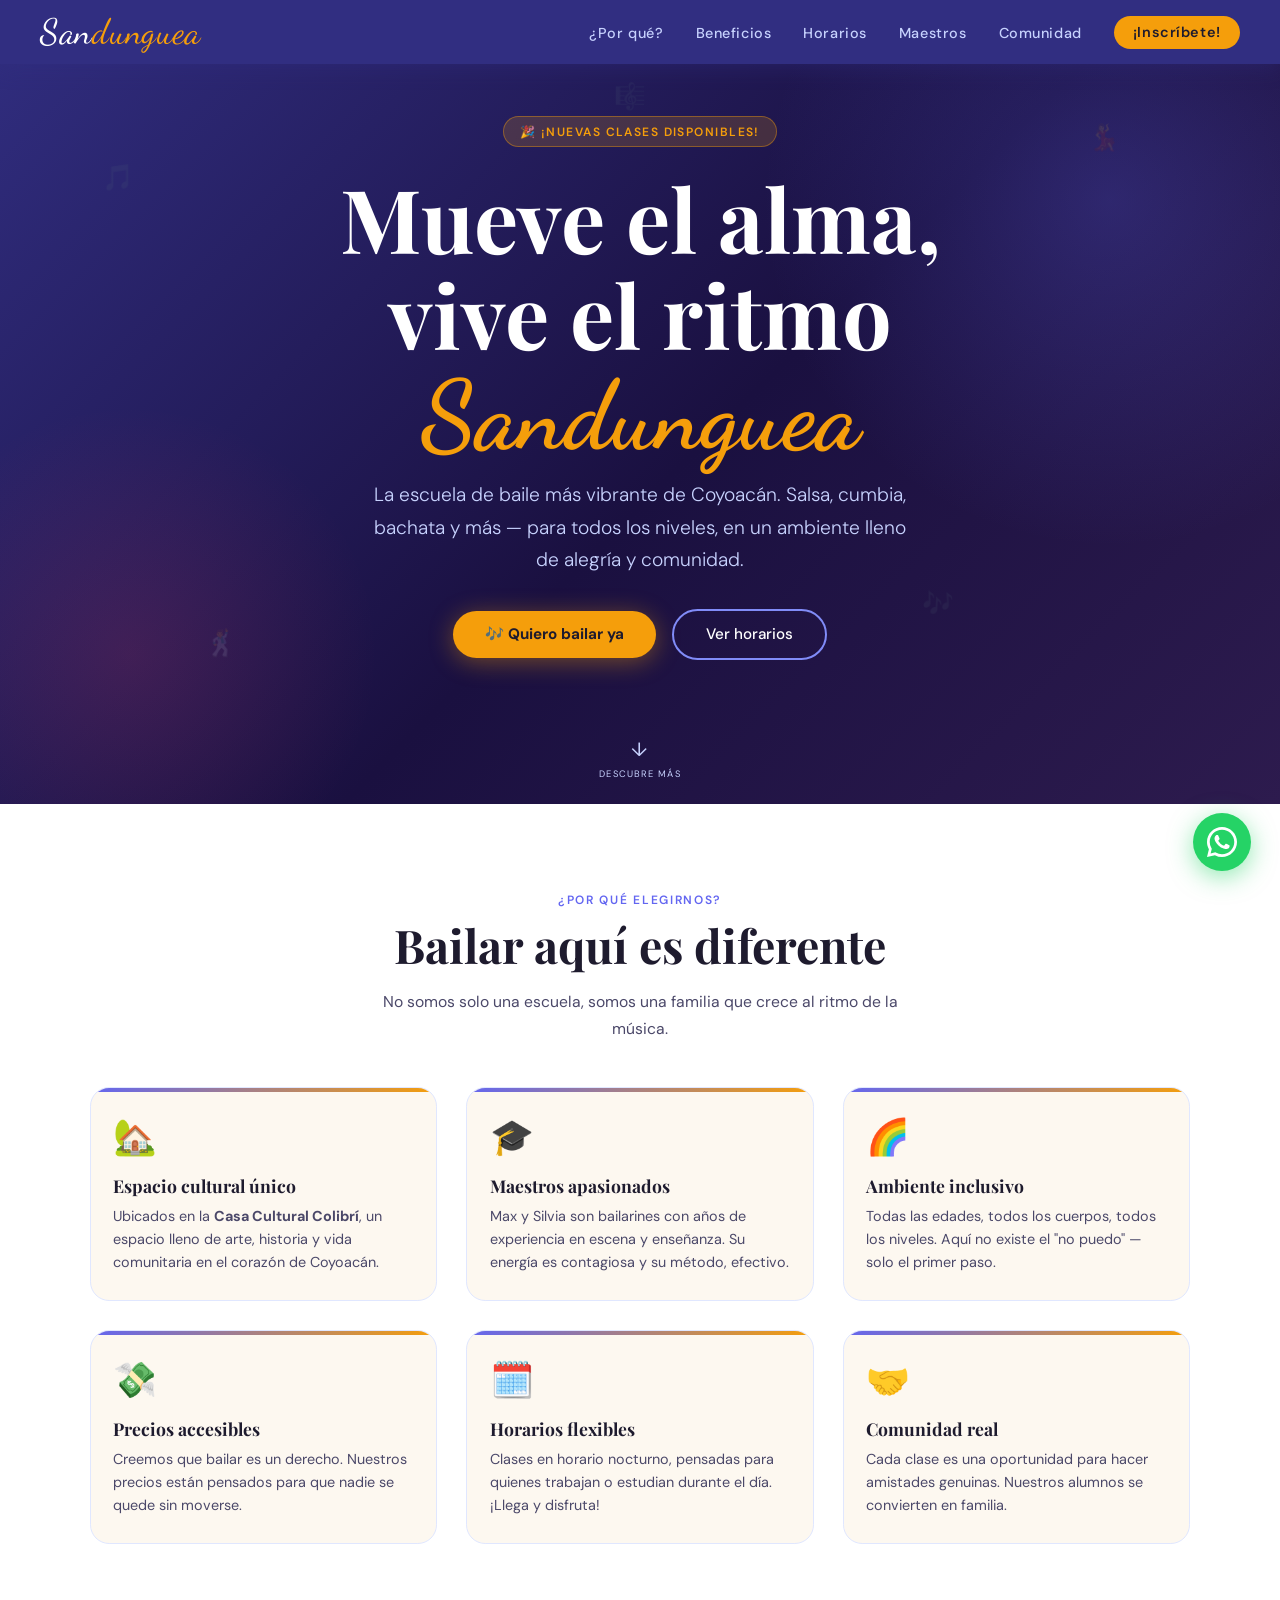
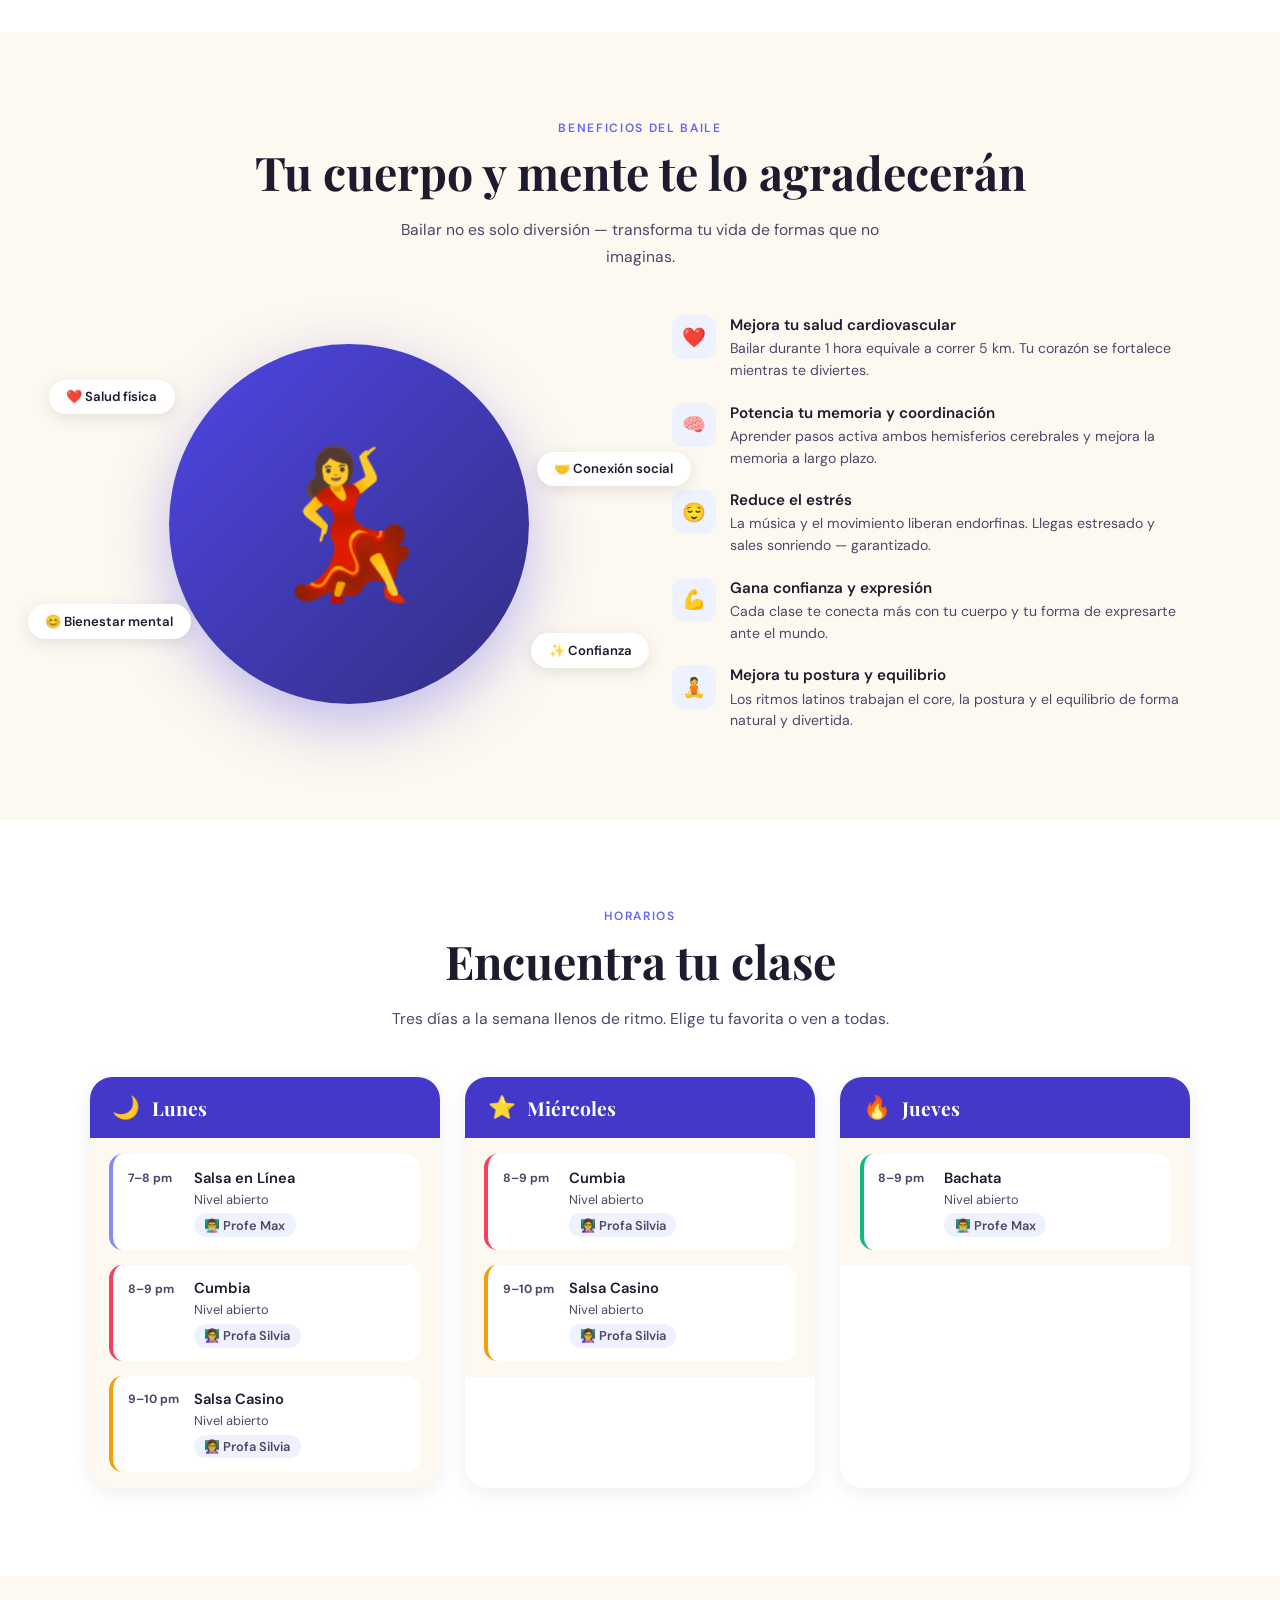
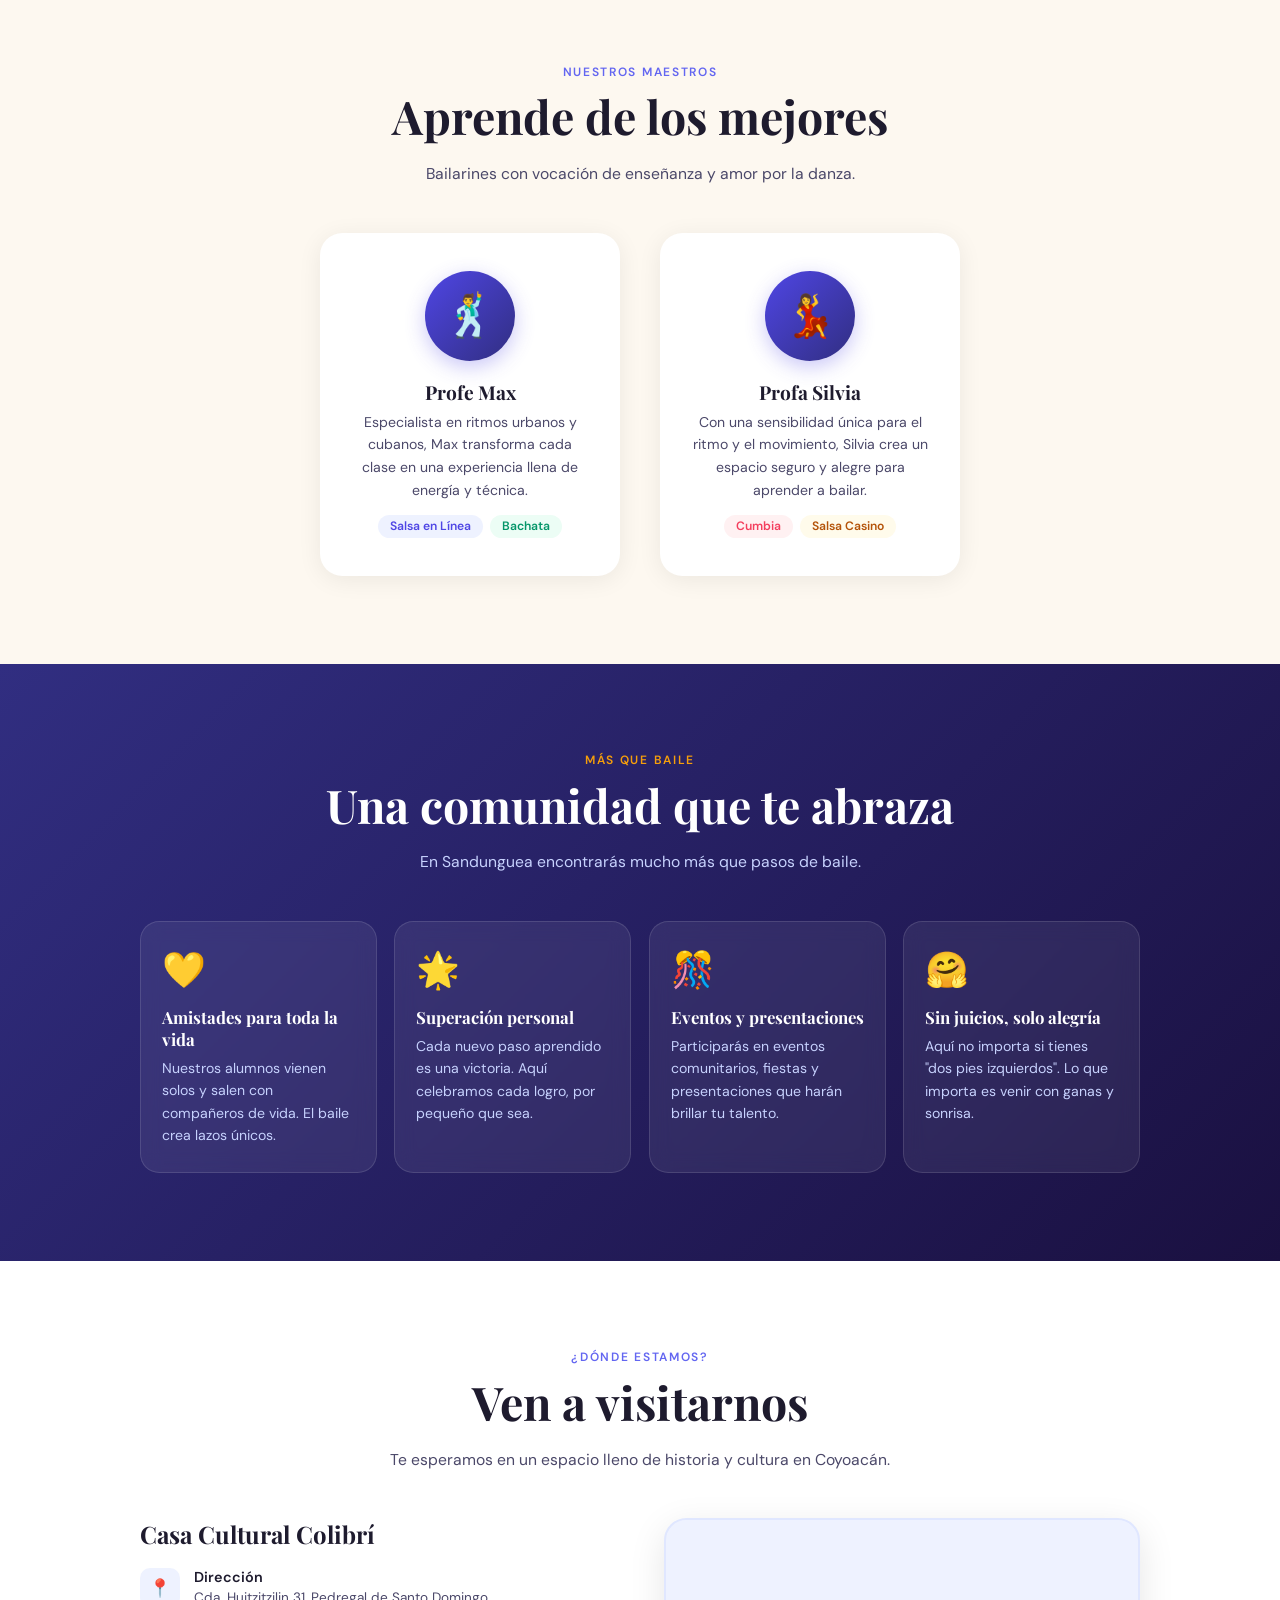
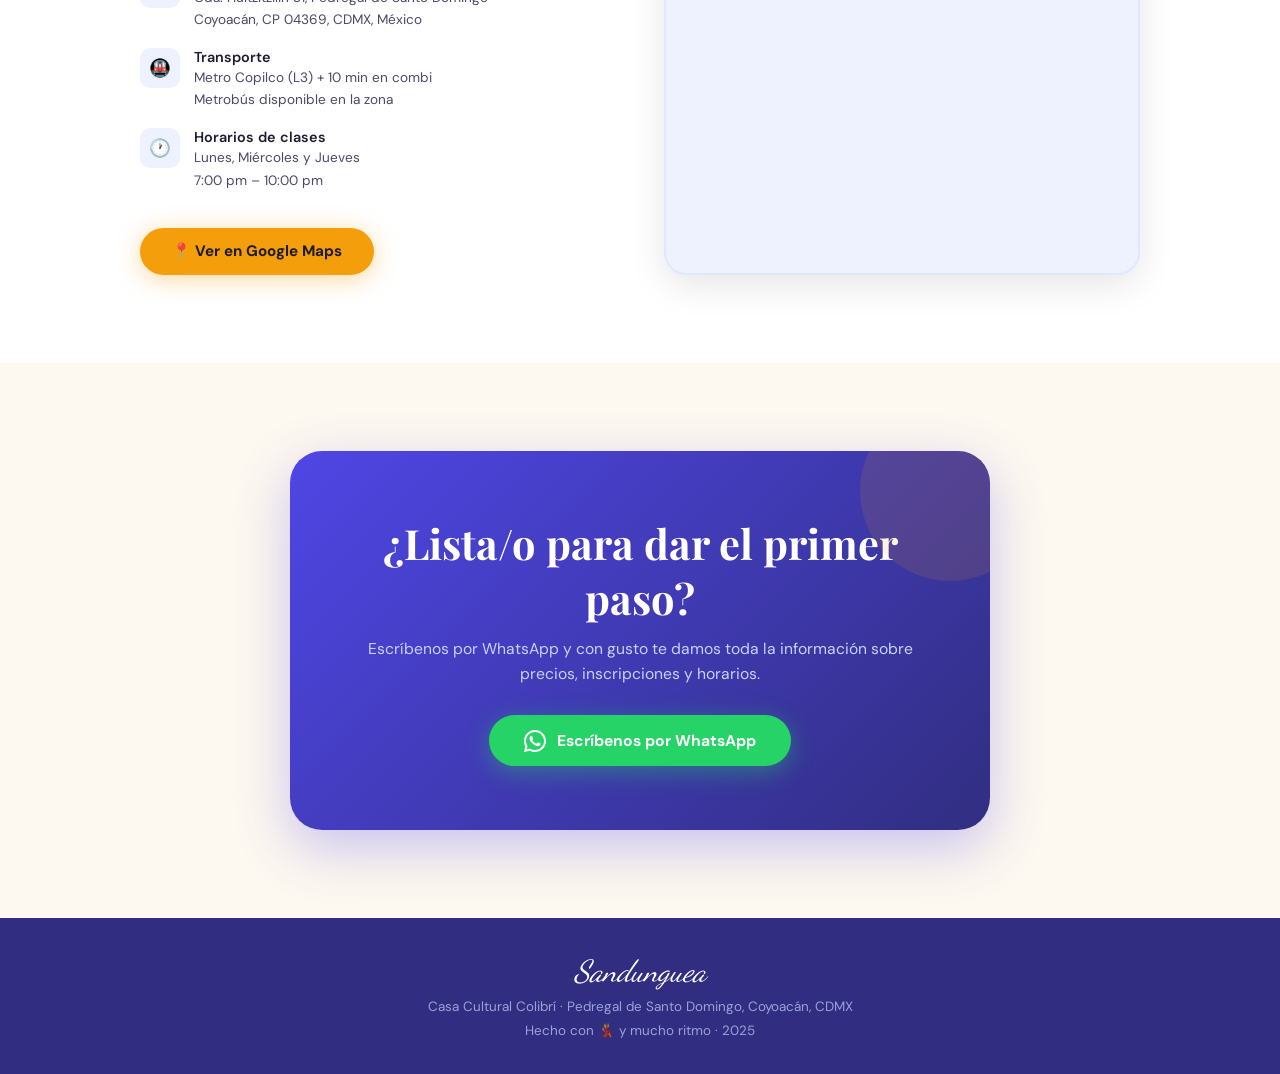
==== commit 80ce622f: "creando el hero" ====
--- a/sandunguea.html
+++ b/sandunguea.html
@@ -176,7 +176,7 @@
 
     /* ── HERO ────────────────────────────────────────────── */
     #hero {
-      min-height: 100vh;
+      min-height: calc(100vh - 6rem);
       background: linear-gradient(135deg, var(--indigo-900) 0%, #1a1040 55%, #2d1b4e 100%);
       display: flex;
       align-items: center;
